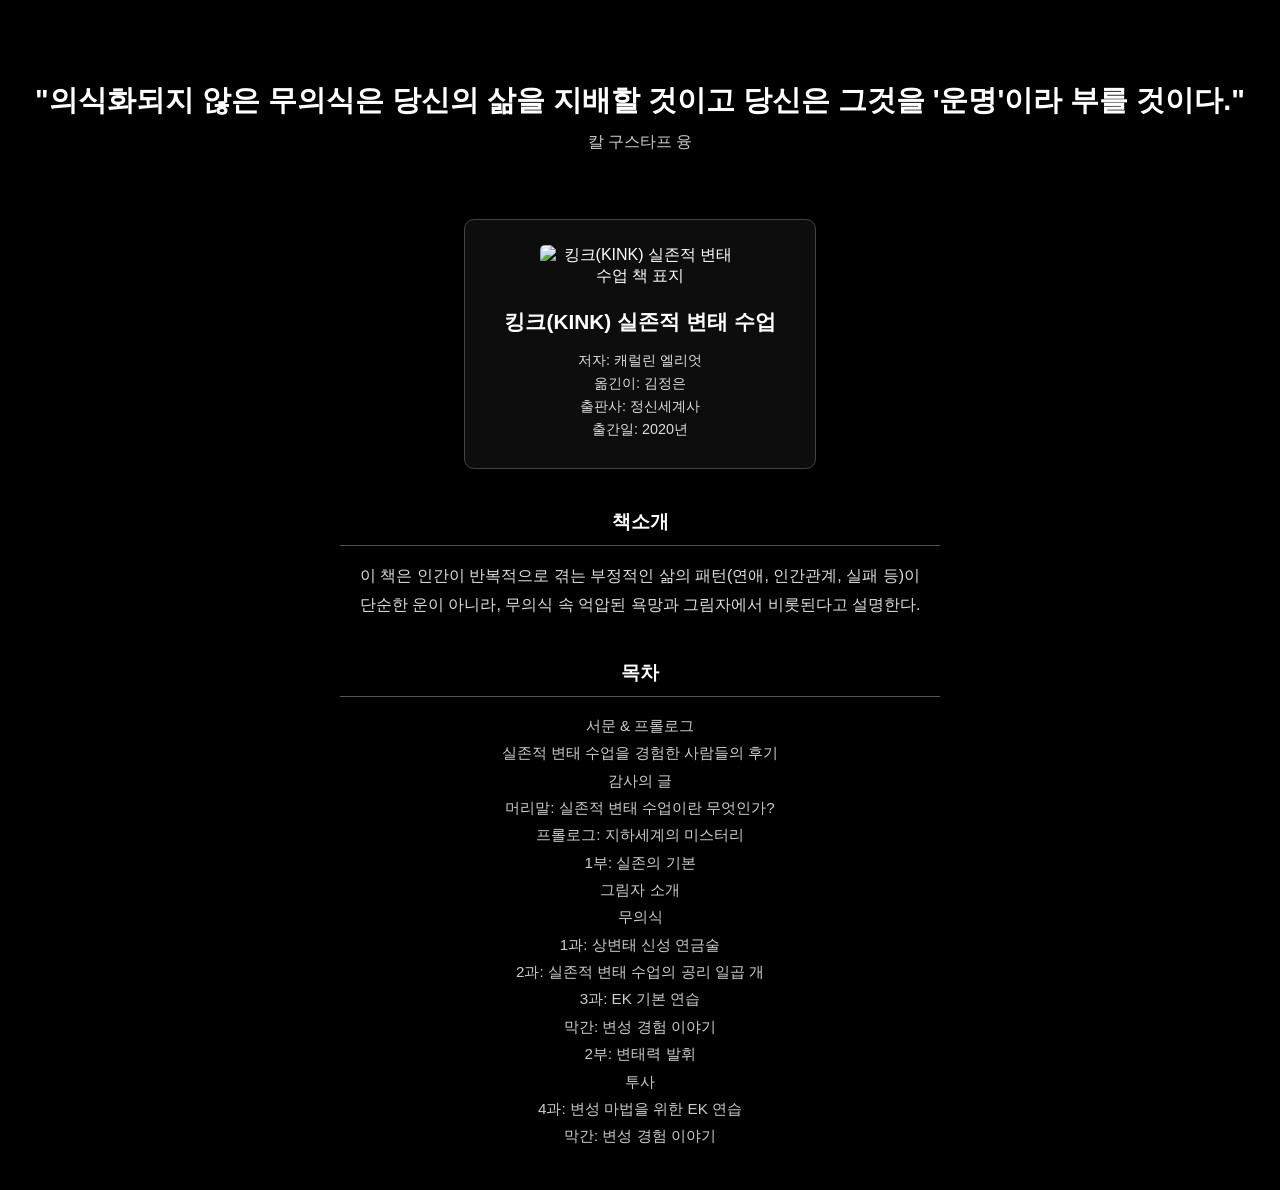
==== class5_book.html @ 8aa6bb21 "수정 내용" ====
<!DOCTYPE html>
<html lang="ko">
<head>
  <meta charset="UTF-8">
  <meta name="viewport" content="width=device-width, initial-scale=1.0">
  <title>킹크(KINK) 실존적 변태 수업 | 책소개</title>
  <link rel="stylesheet" href="class5.css">
</head>
<body>
  <header>
    <h1>"의식화되지 않은 무의식은 당신의 삶을 지배할 것이고 당신은 그것을 '운명'이라 부를 것이다."</h1>
    <p class="author">칼 구스타프 융</p>
  </header>

  <main>
    <section class="book-info">
      <img src="[contents.kyobobook.co.kr](https://contents.kyobobook.co.kr/sih/fit-in/458x0/pdt/4808935704439.jpg)" alt="킹크(KINK) 실존적 변태 수업 책 표지" class="book-cover">
      <p class="title">킹크(KINK) 실존적 변태 수업</p>
      <div class="meta">
        <p>저자: 캐럴린 엘리엇</p>
        <p>옮긴이: 김정은</p>
        <p>출판사: 정신세계사</p>
        <p>출간일: 2020년</p>
      </div>
    </section>

    <section class="book-desc">
      <h3>책소개</h3>
      <p>
        이 책은 인간이 반복적으로 겪는 부정적인 삶의 패턴(연애, 인간관계, 실패 등)이 단순한 운이 아니라,
        무의식 속 억압된 욕망과 그림자에서 비롯된다고 설명한다.
      </p>
    </section>

    <section class="book-contents">
      <h3>목차</h3>
      <ul>
        <li>서문 & 프롤로그</li>
        <li>실존적 변태 수업을 경험한 사람들의 후기</li>
        <li>감사의 글</li>
        <li>머리말: 실존적 변태 수업이란 무엇인가?</li>
        <li>프롤로그: 지하세계의 미스터리</li>
        <li> 1부: 실존의 기본</li>
        <li>그림자 소개</li>
        <li>무의식</li>
        <li>1과: 상변태 신성 연금술</li>
        <li>2과: 실존적 변태 수업의 공리 일곱 개</li>
        <li>3과: EK 기본 연습</li>
        <li>막간: 변성 경험 이야기</li>
        <li> 2부: 변태력 발휘</li>
        <li>투사</li>
        <li>4과: 변성 마법을 위한 EK 연습</li>
        <li>막간: 변성 경험 이야기</li>
      </ul>
    </section>
  </main>
</body>
</html>
---- class5.css ----
body {
  background-color: #000;
  color: #fff;
  font-family: 'Noto Sans KR', sans-serif;
  text-align: center; /* 모든 텍스트 중앙 정렬 */
  margin: 0;
  padding: 0;
}

/* 헤더 문구 */
header {
  padding: 60px 20px 20px;
}

header h1 {
  font-size: 1.8rem;
  font-weight: 700;
  line-height: 1.5;
  margin-bottom: 10px;
}

header .author {
  font-size: 1rem;
  color: #ccc;
  margin-top: 5px;
}

/* 책 정보 섹션 */
.book-info {
  margin: 30px auto;
  padding: 25px;
  border: 1px solid #444;
  border-radius: 10px;
  width: 300px;
  background-color: rgba(255, 255, 255, 0.05);
  text-align: center;
}

/* 책 표지 이미지 */
.book-cover {
  width: 200px;
  height: auto;
  border-radius: 5px;
  margin-bottom: 15px;
  display: block;
  margin-left: auto;
  margin-right: auto;
}

.book-info .title {
  font-size: 1.3rem;
  font-weight: 700;
  color: #fff;
  margin-bottom: 15px;
}

.book-info .meta p {
  margin: 4px 0;
  font-size: 0.9rem;
  color: #ddd;
}

/* 책소개 & 목차 공통 */
.book-desc, .book-contents {
  margin: 40px auto;
  width: 80%;
  max-width: 600px;
  text-align: center;
}

.book-desc h3, .book-contents h3 {
  margin-bottom: 15px;
  border-bottom: 1px solid #555;
  padding-bottom: 10px;
  color: #fff;
}

.book-desc p {
  line-height: 1.8;
  font-size: 1rem;
  color: #ddd;
  word-break: keep-all;
}

/* 목차 */
.book-contents ul {
  list-style: none;
  padding: 0;
  margin-top: 10px;
  line-height: 1.8;
}

.book-contents li {
  color: #ccc;
  font-size: 0.95rem;
}
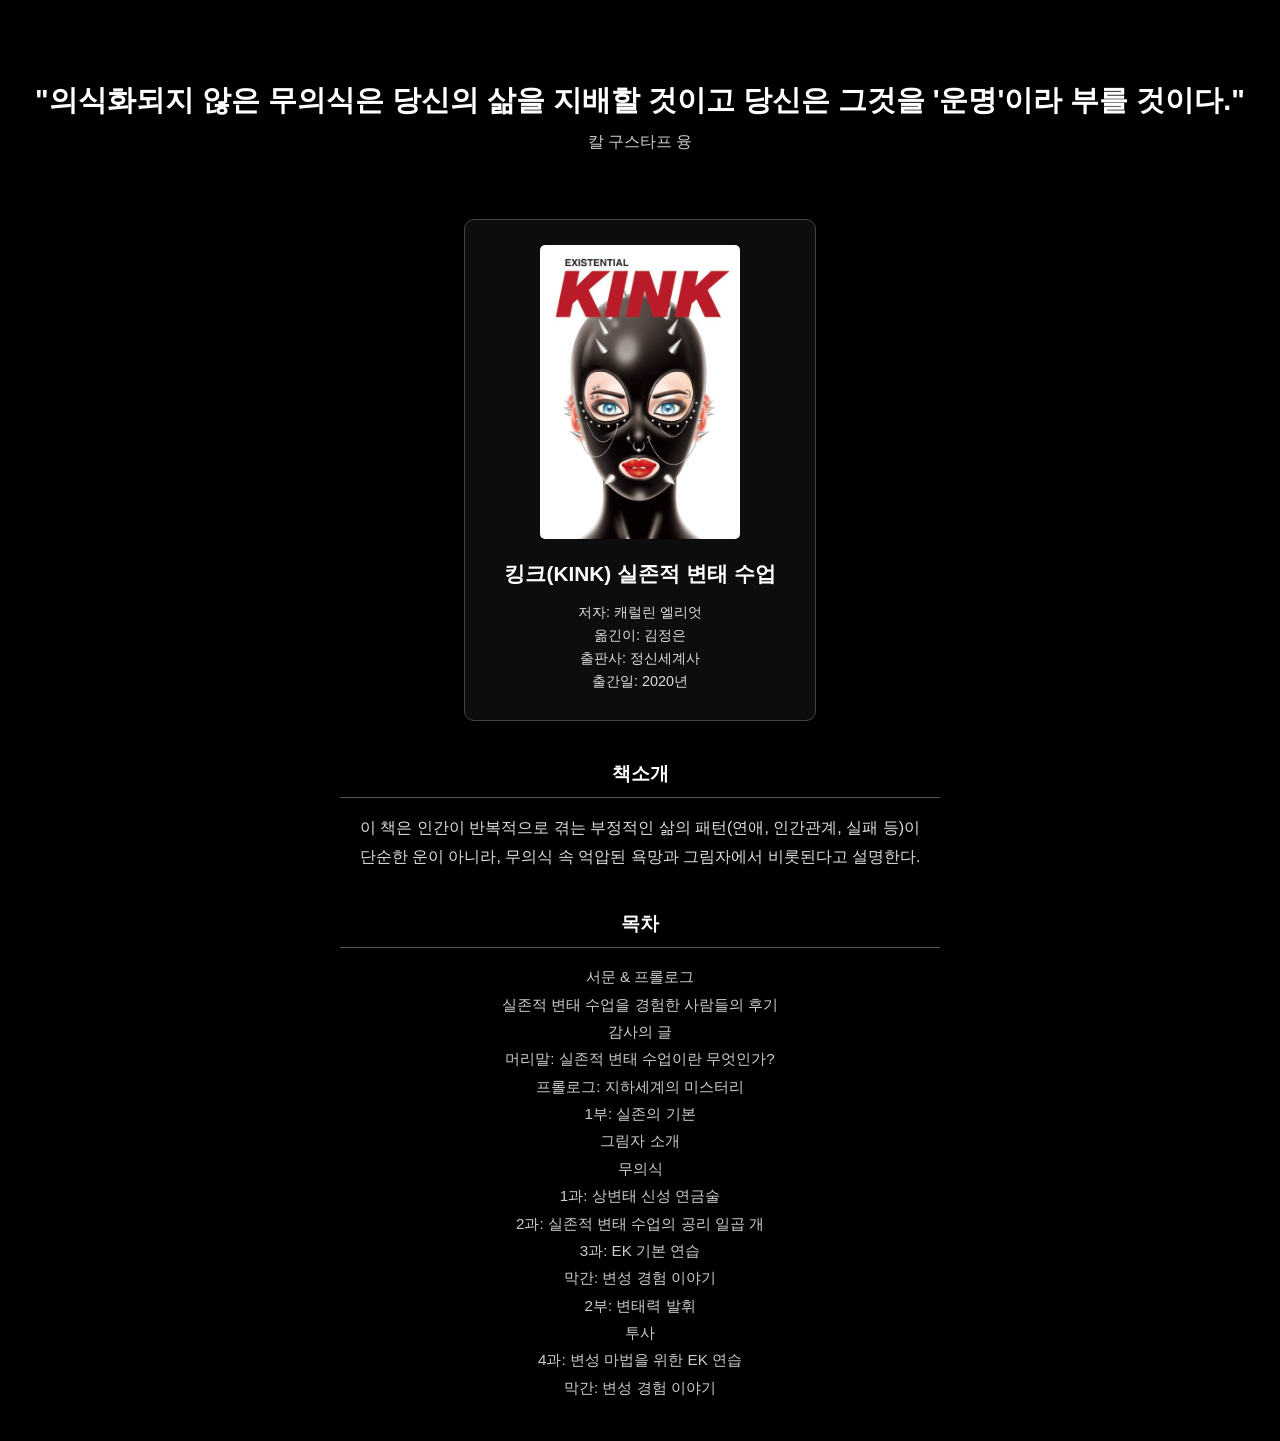
==== commit e426493c: "수정 내용" ====
--- a/class5_book.html
+++ b/class5_book.html
@@ -14,7 +14,7 @@
 
   <main>
     <section class="book-info">
-      <img src="[contents.kyobobook.co.kr](https://contents.kyobobook.co.kr/sih/fit-in/458x0/pdt/4808935704439.jpg)" alt="킹크(KINK) 실존적 변태 수업 책 표지" class="book-cover">
+      <img src="img/책사진.jpg" alt="킹크(KINK) 실존적 변태 수업 책 표지" class="book-cover">
       <p class="title">킹크(KINK) 실존적 변태 수업</p>
       <div class="meta">
         <p>저자: 캐럴린 엘리엇</p>
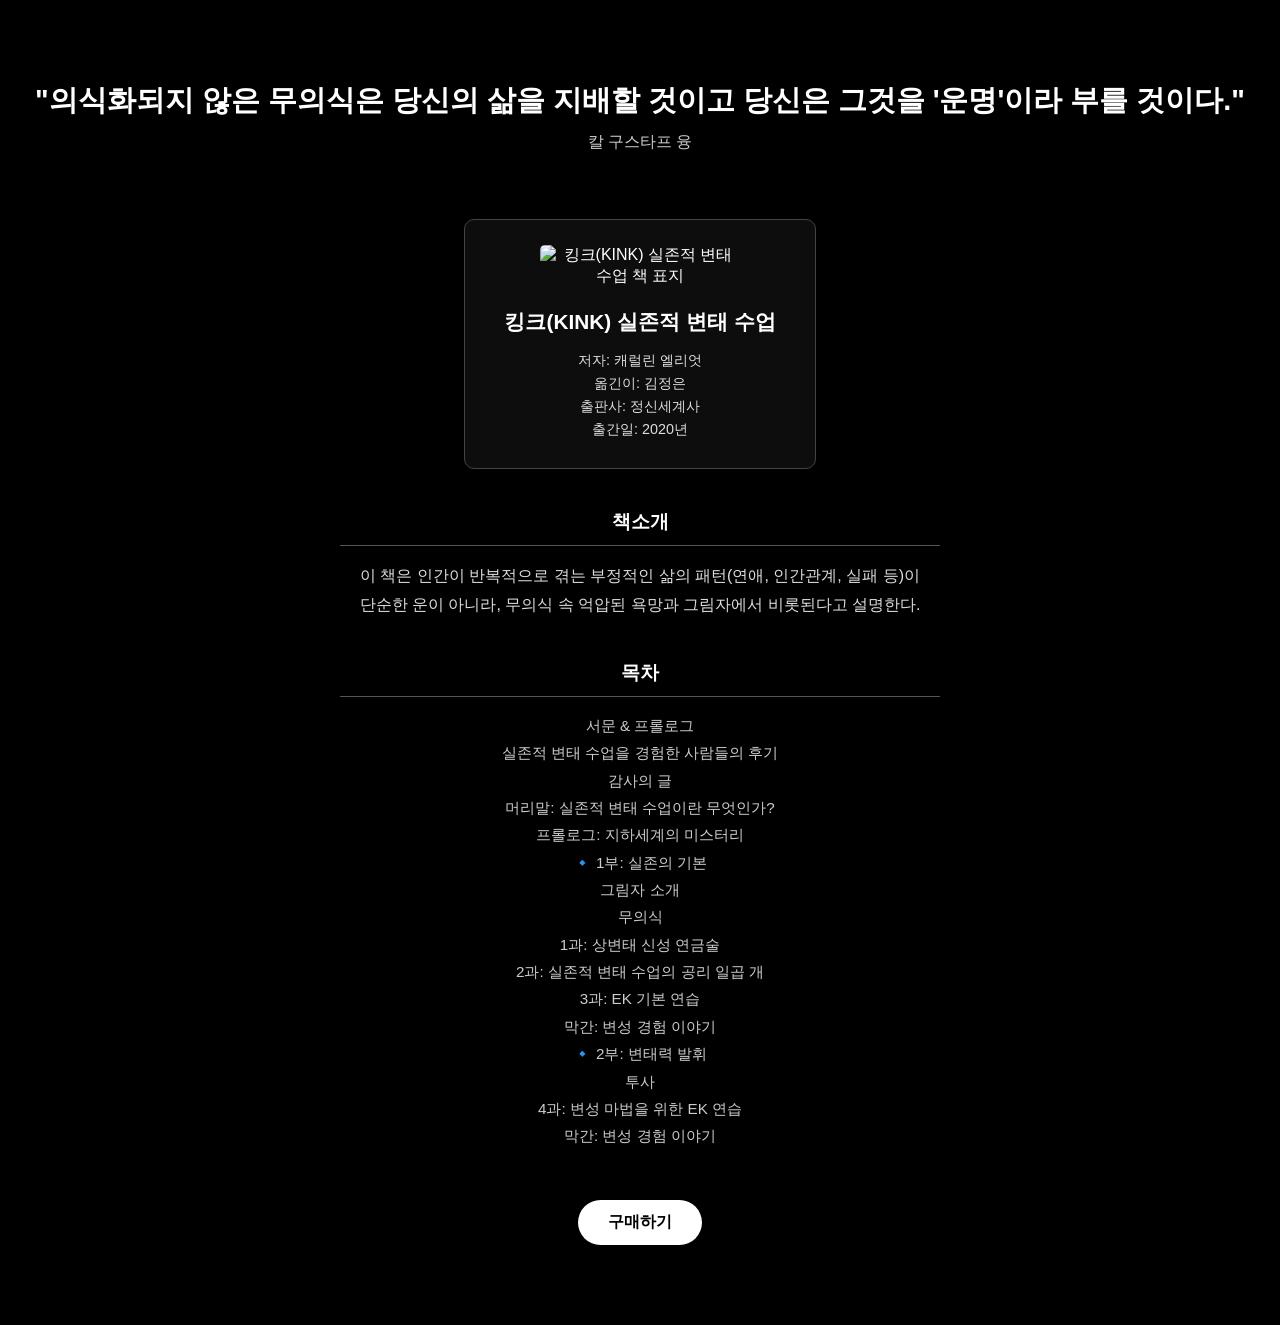
==== commit 92a19d3e: "수정 내용" ====
--- a/class5_book.html
+++ b/class5_book.html
@@ -14,7 +14,8 @@
 
   <main>
     <section class="book-info">
-      <img src="img/책사진.jpg" alt="킹크(KINK) 실존적 변태 수업 책 표지" class="book-cover">
+      <img src="images/kink_book.jpg" alt="킹크(KINK) 실존적 변태 수업 책 표지" class="book-cover">
+
       <p class="title">킹크(KINK) 실존적 변태 수업</p>
       <div class="meta">
         <p>저자: 캐럴린 엘리엇</p>
@@ -40,19 +41,26 @@
         <li>감사의 글</li>
         <li>머리말: 실존적 변태 수업이란 무엇인가?</li>
         <li>프롤로그: 지하세계의 미스터리</li>
-        <li> 1부: 실존의 기본</li>
+        <li>🔹 1부: 실존의 기본</li>
         <li>그림자 소개</li>
         <li>무의식</li>
         <li>1과: 상변태 신성 연금술</li>
         <li>2과: 실존적 변태 수업의 공리 일곱 개</li>
         <li>3과: EK 기본 연습</li>
         <li>막간: 변성 경험 이야기</li>
-        <li> 2부: 변태력 발휘</li>
+        <li>🔹 2부: 변태력 발휘</li>
         <li>투사</li>
         <li>4과: 변성 마법을 위한 EK 연습</li>
         <li>막간: 변성 경험 이야기</li>
       </ul>
     </section>
+
+    <!-- 🔽 구매하기 버튼 추가 -->
+    <div class="buy-section">
+      <a href="[ebook-product.kyobobook.co.kr](https://ebook-product.kyobobook.co.kr/dig/epd/ebook/E000003087385)" target="_blank" class="buy-button">
+        구매하기
+      </a>
+    </div>
   </main>
 </body>
 </html>
--- a/class5.css
+++ b/class5.css
@@ -2,7 +2,7 @@
   background-color: #000;
   color: #fff;
   font-family: 'Noto Sans KR', sans-serif;
-  text-align: center; /* 모든 텍스트 중앙 정렬 */
+  text-align: center;
   margin: 0;
   padding: 0;
 }
@@ -36,7 +36,6 @@
   text-align: center;
 }
 
-/* 책 표지 이미지 */
 .book-cover {
   width: 200px;
   height: auto;
@@ -60,7 +59,7 @@
   color: #ddd;
 }
 
-/* 책소개 & 목차 공통 */
+/* 책소개 & 목차 */
 .book-desc, .book-contents {
   margin: 40px auto;
   width: 80%;
@@ -82,7 +81,6 @@
   word-break: keep-all;
 }
 
-/* 목차 */
 .book-contents ul {
   list-style: none;
   padding: 0;
@@ -94,3 +92,26 @@
   color: #ccc;
   font-size: 0.95rem;
 }
+
+/* 🔽 구매하기 버튼 스타일 */
+.buy-section {
+  margin: 50px 0 80px;
+  text-align: center;
+}
+
+.buy-button {
+  display: inline-block;
+  background-color: #fff;
+  color: #000;
+  text-decoration: none;
+  font-weight: 600;
+  padding: 12px 30px;
+  border-radius: 25px;
+  transition: all 0.3s;
+}
+
+.buy-button:hover {
+  background-color: #ffce00;
+  color: #000;
+  transform: scale(1.05);
+}
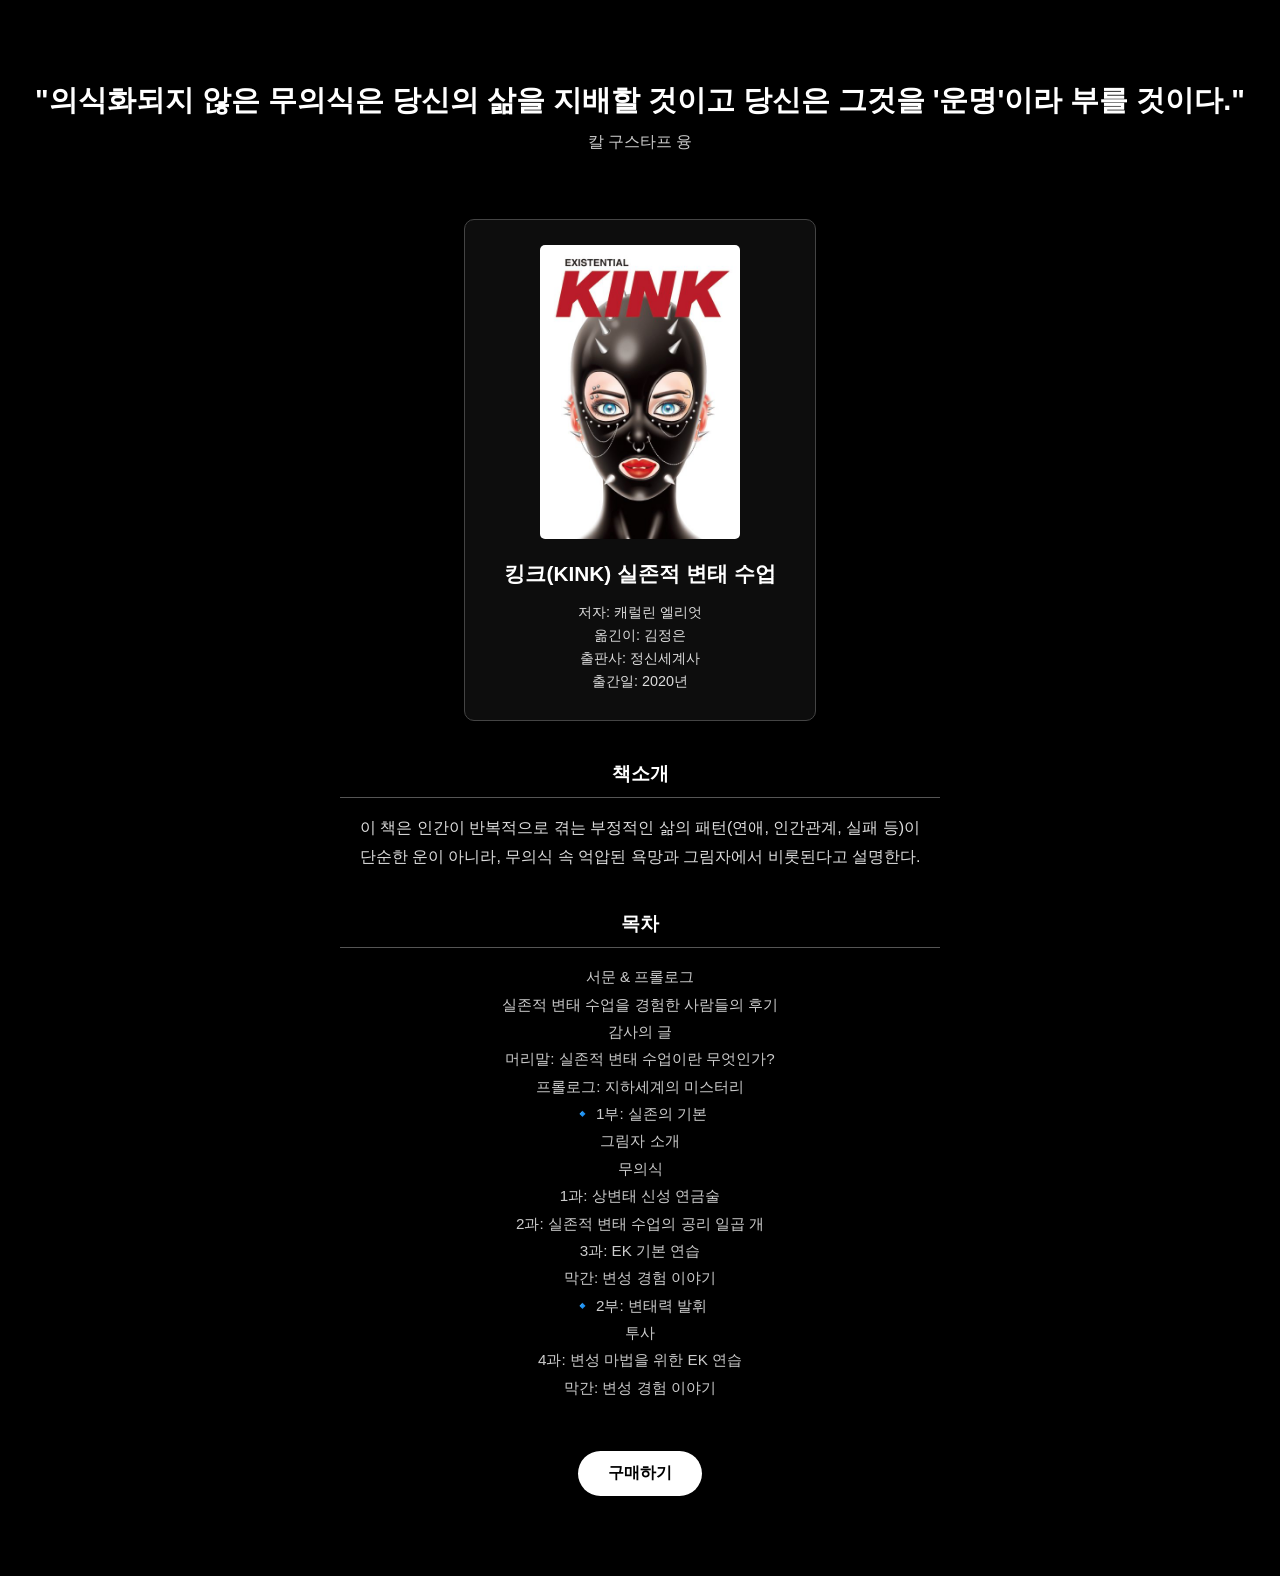
==== commit 50f4101b: "수정 내용" ====
--- a/class5_book.html
+++ b/class5_book.html
@@ -14,7 +14,7 @@
 
   <main>
     <section class="book-info">
-      <img src="images/kink_book.jpg" alt="킹크(KINK) 실존적 변태 수업 책 표지" class="book-cover">
+      <img src="img/책사진.jpg" alt="킹크(KINK) 실존적 변태 수업 책 표지" class="book-cover">
 
       <p class="title">킹크(KINK) 실존적 변태 수업</p>
       <div class="meta">
@@ -55,9 +55,9 @@
       </ul>
     </section>
 
-    <!-- 🔽 구매하기 버튼 추가 -->
+    
     <div class="buy-section">
-      <a href="[ebook-product.kyobobook.co.kr](https://ebook-product.kyobobook.co.kr/dig/epd/ebook/E000003087385)" target="_blank" class="buy-button">
+      <a href="https://ebook-product.kyobobook.co.kr/dig/epd/ebook/E000003087385" target="_blank" class="buy-button">
         구매하기
       </a>
     </div>
--- a/class5.css
+++ b/class5.css
@@ -1,3 +1,5 @@
+/* 기존 내용 그대로 유지 */
+
 body {
   background-color: #000;
   color: #fff;
@@ -7,7 +9,6 @@
   padding: 0;
 }
 
-/* 헤더 문구 */
 header {
   padding: 60px 20px 20px;
 }
@@ -25,7 +26,6 @@
   margin-top: 5px;
 }
 
-/* 책 정보 섹션 */
 .book-info {
   margin: 30px auto;
   padding: 25px;
@@ -59,7 +59,6 @@
   color: #ddd;
 }
 
-/* 책소개 & 목차 */
 .book-desc, .book-contents {
   margin: 40px auto;
   width: 80%;
@@ -93,7 +92,7 @@
   font-size: 0.95rem;
 }
 
-/* 🔽 구매하기 버튼 스타일 */
+/* 🔽 구매하기 버튼 스타일 추가 */
 .buy-section {
   margin: 50px 0 80px;
   text-align: center;
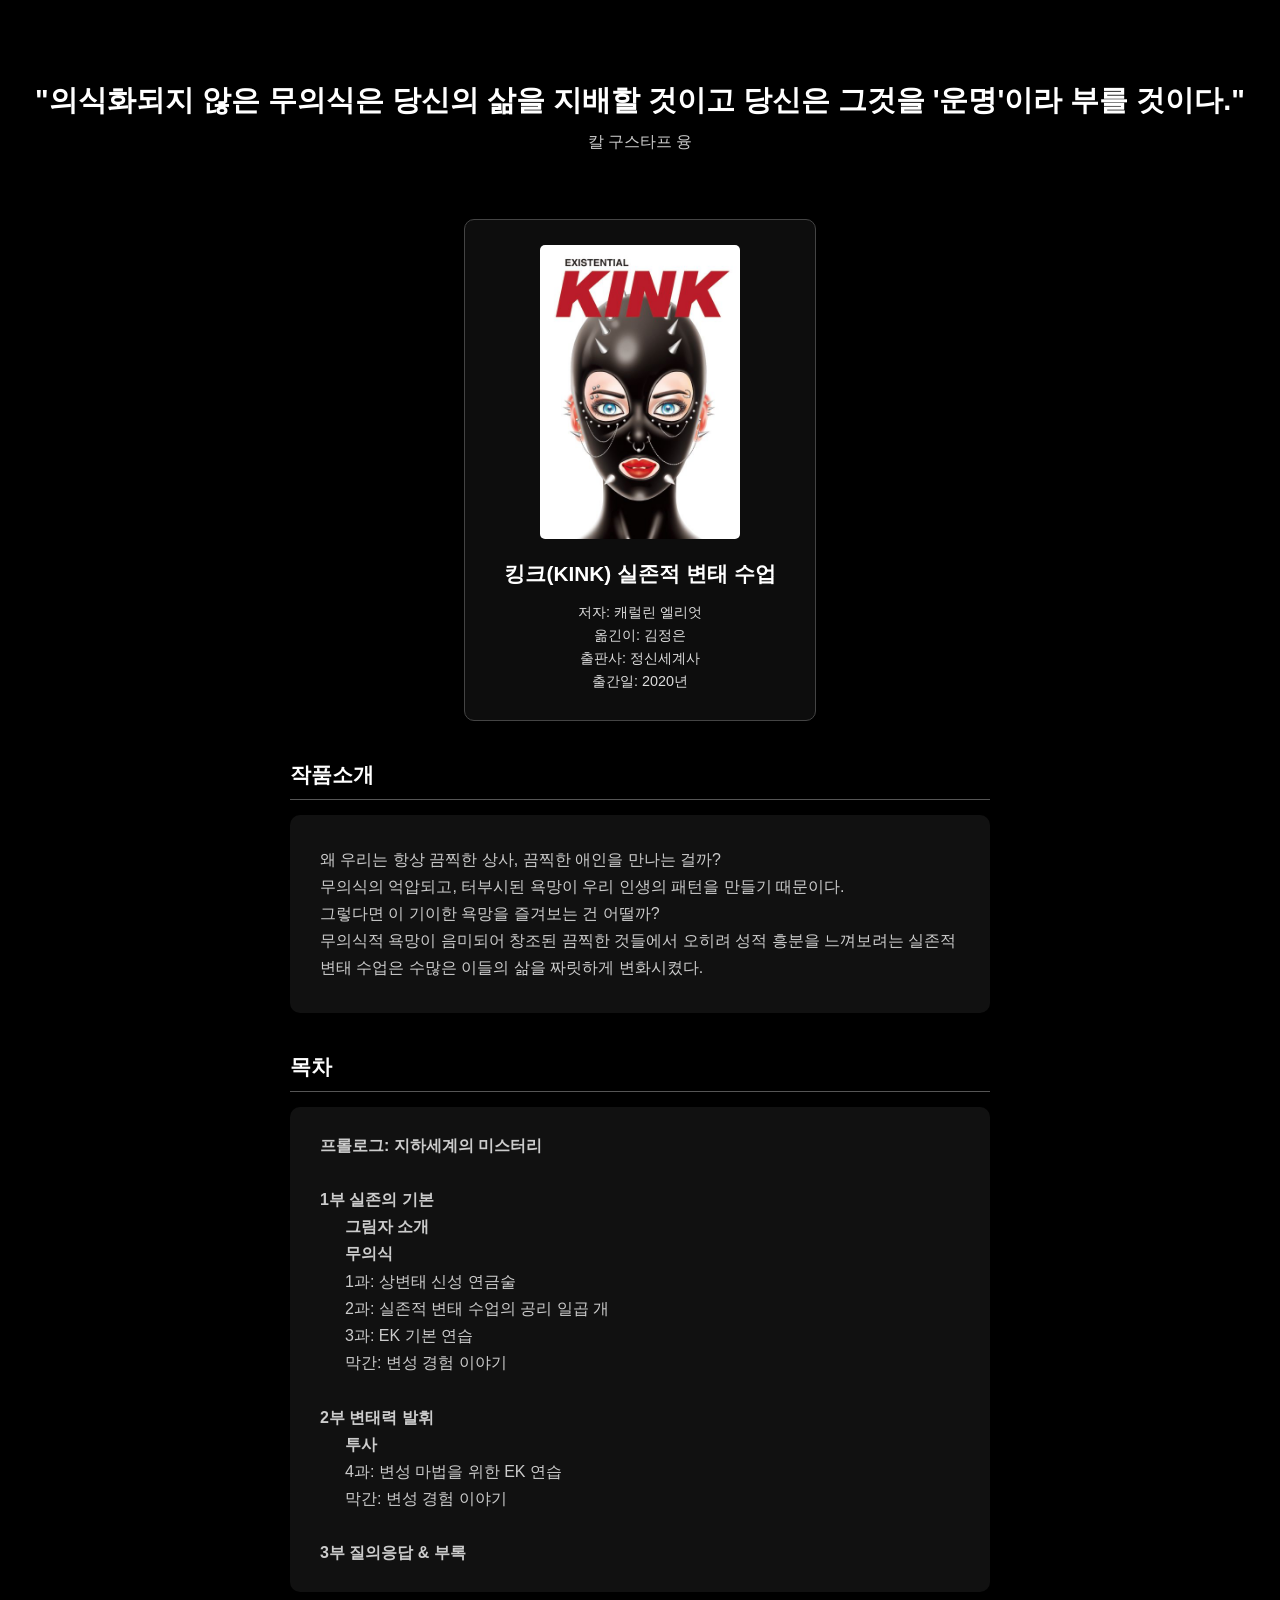
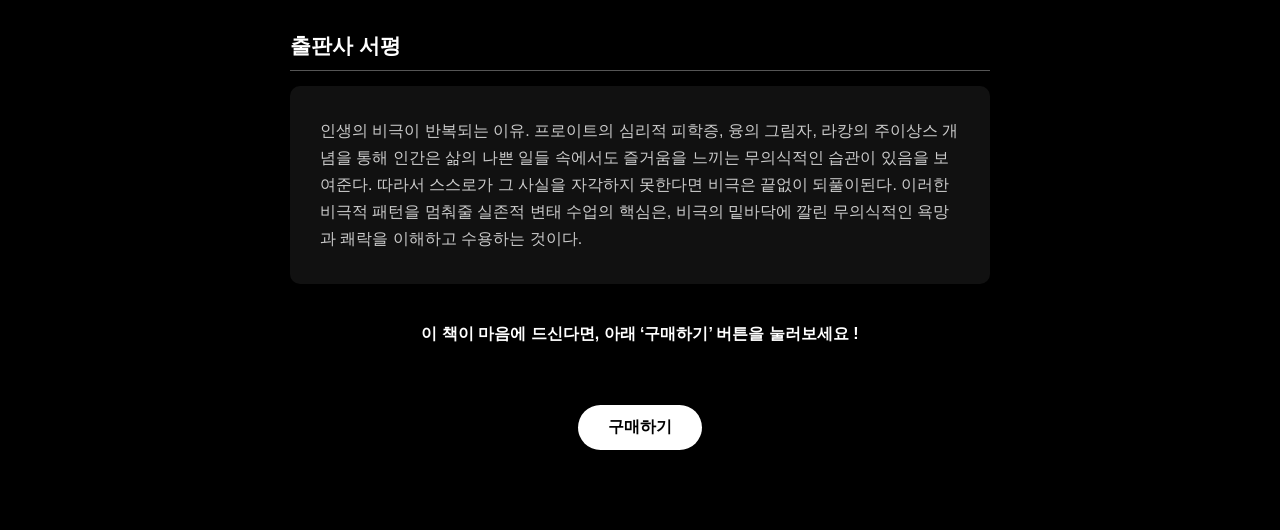
==== commit 784f3e94: "수정 내용" ====
--- a/class5_book.html
+++ b/class5_book.html
@@ -13,9 +13,9 @@
   </header>
 
   <main>
+    <!-- 책 기본 정보 -->
     <section class="book-info">
-      <img src="img/책사진.jpg" alt="킹크(KINK) 실존적 변태 수업 책 표지" class="book-cover">
-
+      <img src="./img/책사진.jpg" alt="킹크(KINK) 실존적 변태 수업 책 표지" class="book-cover">
       <p class="title">킹크(KINK) 실존적 변태 수업</p>
       <div class="meta">
         <p>저자: 캐럴린 엘리엇</p>
@@ -25,39 +25,69 @@
       </div>
     </section>
 
-    <section class="book-desc">
-      <h3>책소개</h3>
-      <p>
-        이 책은 인간이 반복적으로 겪는 부정적인 삶의 패턴(연애, 인간관계, 실패 등)이 단순한 운이 아니라,
-        무의식 속 억압된 욕망과 그림자에서 비롯된다고 설명한다.
-      </p>
+    <!-- 작품소개 -->
+    <section class="book-section">
+      <h3>작품소개</h3>
+      <div class="card">
+        <p>
+          왜 우리는 항상 끔찍한 상사, 끔찍한 애인을 만나는 걸까?<br>
+          무의식의 억압되고, 터부시된 욕망이 우리 인생의 패턴을 만들기 때문이다.<br>
+          그렇다면 이 기이한 욕망을 즐겨보는 건 어떨까?<br>
+          무의식적 욕망이 음미되어 창조된 끔찍한 것들에서 오히려 성적 흥분을 느껴보려는 실존적 변태 수업은
+          수많은 이들의 삶을 짜릿하게 변화시켰다.
+        </p>
+      </div>
     </section>
 
-    <section class="book-contents">
+    <!-- 목차 -->
+    <section class="book-section">
       <h3>목차</h3>
-      <ul>
-        <li>서문 & 프롤로그</li>
-        <li>실존적 변태 수업을 경험한 사람들의 후기</li>
-        <li>감사의 글</li>
-        <li>머리말: 실존적 변태 수업이란 무엇인가?</li>
-        <li>프롤로그: 지하세계의 미스터리</li>
-        <li>🔹 1부: 실존의 기본</li>
-        <li>그림자 소개</li>
-        <li>무의식</li>
-        <li>1과: 상변태 신성 연금술</li>
-        <li>2과: 실존적 변태 수업의 공리 일곱 개</li>
-        <li>3과: EK 기본 연습</li>
-        <li>막간: 변성 경험 이야기</li>
-        <li>🔹 2부: 변태력 발휘</li>
-        <li>투사</li>
-        <li>4과: 변성 마법을 위한 EK 연습</li>
-        <li>막간: 변성 경험 이야기</li>
-      </ul>
+      <div class="card">
+        <ul>
+          <li><b>프롤로그: 지하세계의 미스터리</b></li>
+          <br>
+
+          <li><b>1부 실존의 기본</b></li>
+          <li class="indent"><b>그림자 소개</b></li>
+          <li class="indent"><b>무의식</b></li>
+          <li class="indent">1과: 상변태 신성 연금술</li>
+          <li class="indent">2과: 실존적 변태 수업의 공리 일곱 개</li>
+          <li class="indent">3과: EK 기본 연습</li>
+          <li class="indent">막간: 변성 경험 이야기</li>
+          <br>
+
+          <li><b>2부 변태력 발휘</b></li>
+          <li class="indent"><b>투사</b></li>
+          <li class="indent">4과: 변성 마법을 위한 EK 연습</li>
+          <li class="indent">막간: 변성 경험 이야기</li>
+          <br>
+          
+          <li><b>3부 질의응답 & 부록</b></li>
+        </ul>
+      </div>
     </section>
 
-    
+    <!-- 출판사 서평 -->
+    <section class="book-section">
+      <h3>출판사 서평</h3>
+      <div class="card">
+        <p>
+          인생의 비극이 반복되는 이유.  
+          프로이트의 심리적 피학증, 융의 그림자, 라캉의 주이상스 개념을 통해  
+          인간은 삶의 나쁜 일들 속에서도 즐거움을 느끼는 무의식적인 습관이 있음을 보여준다.  
+          따라서 스스로가 그 사실을 자각하지 못한다면 비극은 끝없이 되풀이된다.  
+          이러한 비극적 패턴을 멈춰줄 실존적 변태 수업의 핵심은,  
+          비극의 밑바닥에 깔린 무의식적인 욕망과 쾌락을 이해하고 수용하는 것이다.
+        </p>
+      </div>
+    </section>
+
+    <h4> 이 책이 마음에 드신다면, 아래 ‘구매하기’ 버튼을 눌러보세요 !</h4>
+
+    <!-- 구매하기 버튼 -->
     <div class="buy-section">
-      <a href="https://ebook-product.kyobobook.co.kr/dig/epd/ebook/E000003087385" target="_blank" class="buy-button">
+      <a href="https://ebook-product.kyobobook.co.kr/dig/epd/ebook/E000003087385" 
+         target="_blank" rel="noopener noreferrer" class="buy-button">
         구매하기
       </a>
     </div>
--- a/class5.css
+++ b/class5.css
@@ -1,5 +1,3 @@
-/* 기존 내용 그대로 유지 */
-
 body {
   background-color: #000;
   color: #fff;
@@ -9,6 +7,7 @@
   padding: 0;
 }
 
+/* 헤더 */
 header {
   padding: 60px 20px 20px;
 }
@@ -26,6 +25,7 @@
   margin-top: 5px;
 }
 
+/* 책 정보 */
 .book-info {
   margin: 30px auto;
   padding: 25px;
@@ -40,10 +40,9 @@
   width: 200px;
   height: auto;
   border-radius: 5px;
-  margin-bottom: 15px;
+  margin: 0 auto 15px;
   display: block;
-  margin-left: auto;
-  margin-right: auto;
+  object-fit: cover;
 }
 
 .book-info .title {
@@ -59,42 +58,54 @@
   color: #ddd;
 }
 
-.book-desc, .book-contents {
+/* 각 섹션(작품소개, 목차, 출판사 서평) */
+.book-section {
   margin: 40px auto;
   width: 80%;
-  max-width: 600px;
-  text-align: center;
+  max-width: 700px;
+  text-align: left;
 }
 
-.book-desc h3, .book-contents h3 {
+.book-section h3 {
+  color: #fff;
+  font-size: 1.3rem;
   margin-bottom: 15px;
   border-bottom: 1px solid #555;
   padding-bottom: 10px;
-  color: #fff;
 }
 
-.book-desc p {
-  line-height: 1.8;
-  font-size: 1rem;
-  color: #ddd;
-  word-break: keep-all;
+/* 회색 박스 카드 */
+.card {
+  background-color: #111;
+  border-radius: 10px;
+  padding: 25px 30px;
+  line-height: 1.7;
+  color: #ccc;
 }
 
-.book-contents ul {
-  list-style: none;
-  padding: 0;
-  margin-top: 10px;
-  line-height: 1.8;
+.card hr {
+  border: none;
+  border-bottom: 1px solid #333;
+  margin: 10px 0;
 }
 
-.book-contents li {
-  color: #ccc;
-  font-size: 0.95rem;
+.card p {
+  margin: 6px 0;
 }
 
-/* 🔽 구매하기 버튼 스타일 추가 */
+.card ul {
+  margin: 0;
+  padding-left: 0px;
+  list-style-type: none;
+}
+
+.indent {
+  margin-left: 25px;
+}
+
+/* 구매하기 버튼 */
 .buy-section {
-  margin: 50px 0 80px;
+  margin: 60px 0 80px;
   text-align: center;
 }
 
@@ -106,7 +117,8 @@
   font-weight: 600;
   padding: 12px 30px;
   border-radius: 25px;
-  transition: all 0.3s;
+  transition: all 0.3s ease;
+  cursor: pointer;
 }
 
 .buy-button:hover {
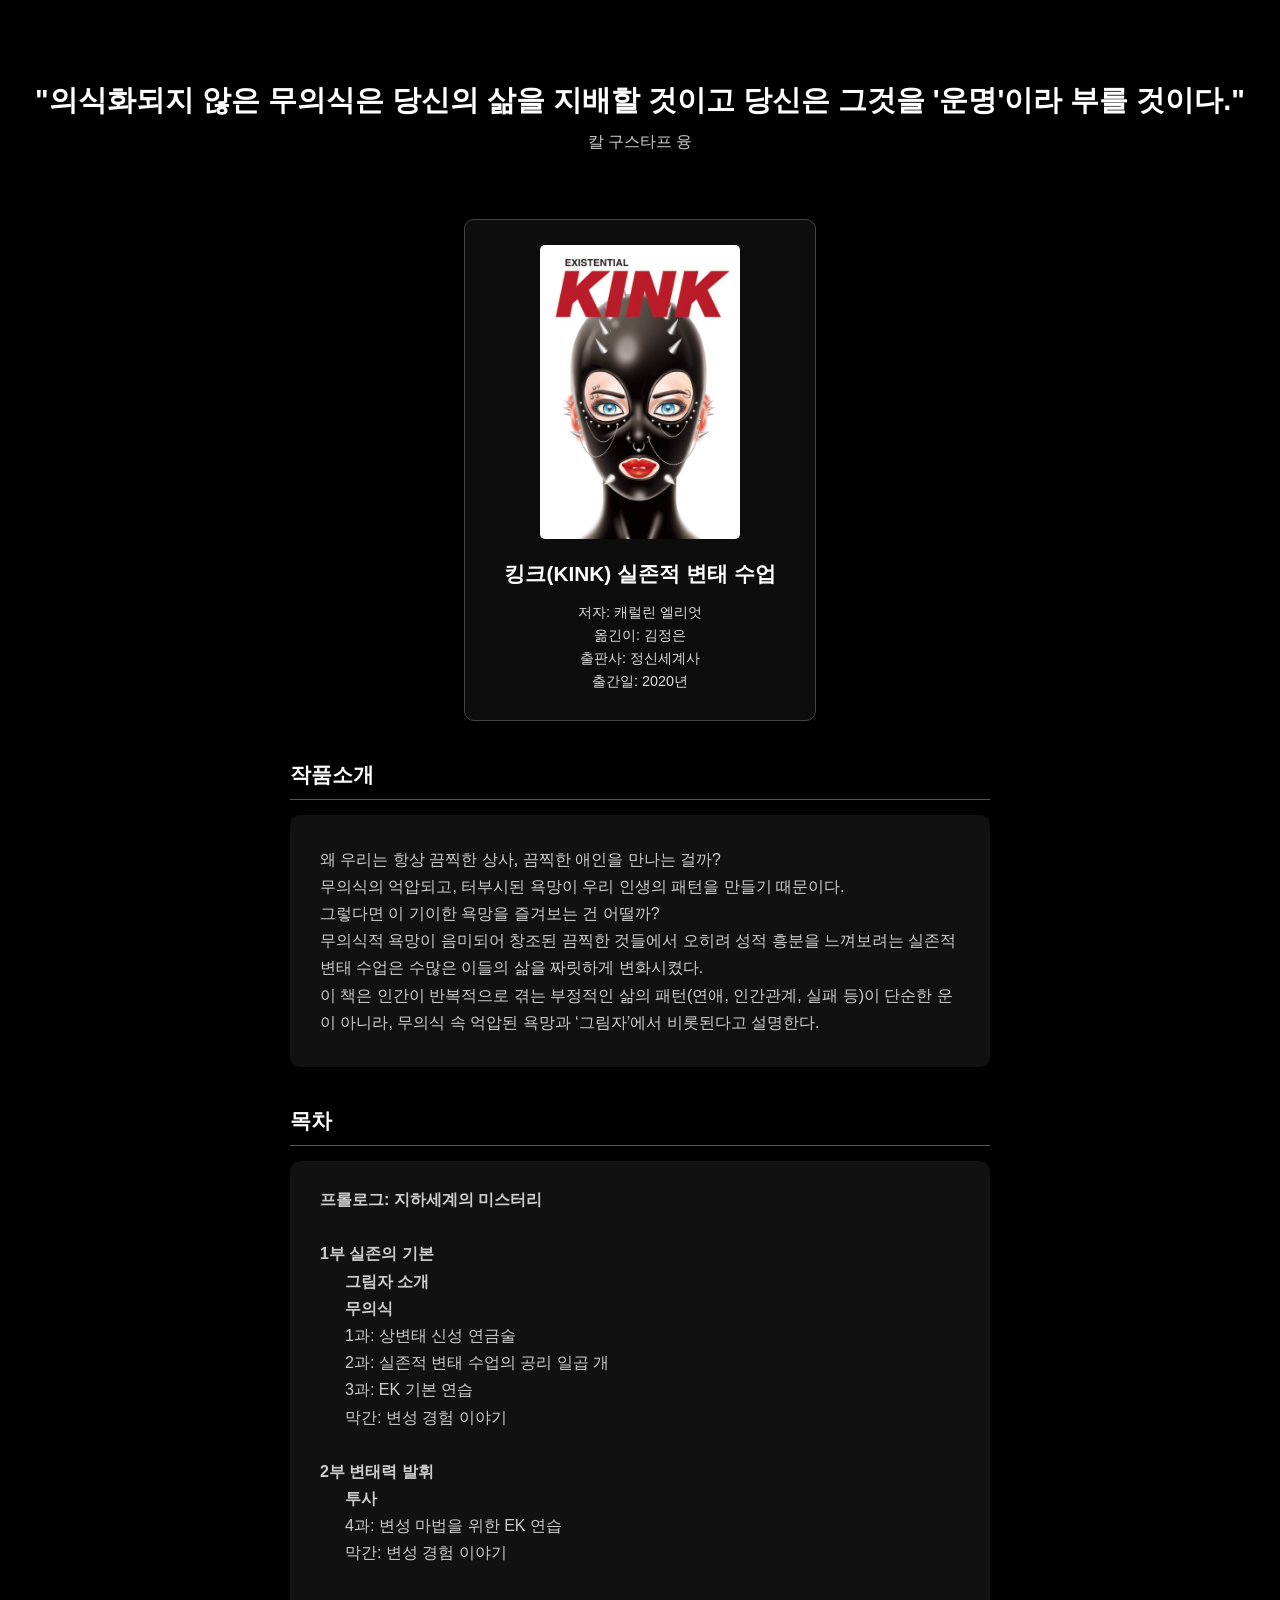
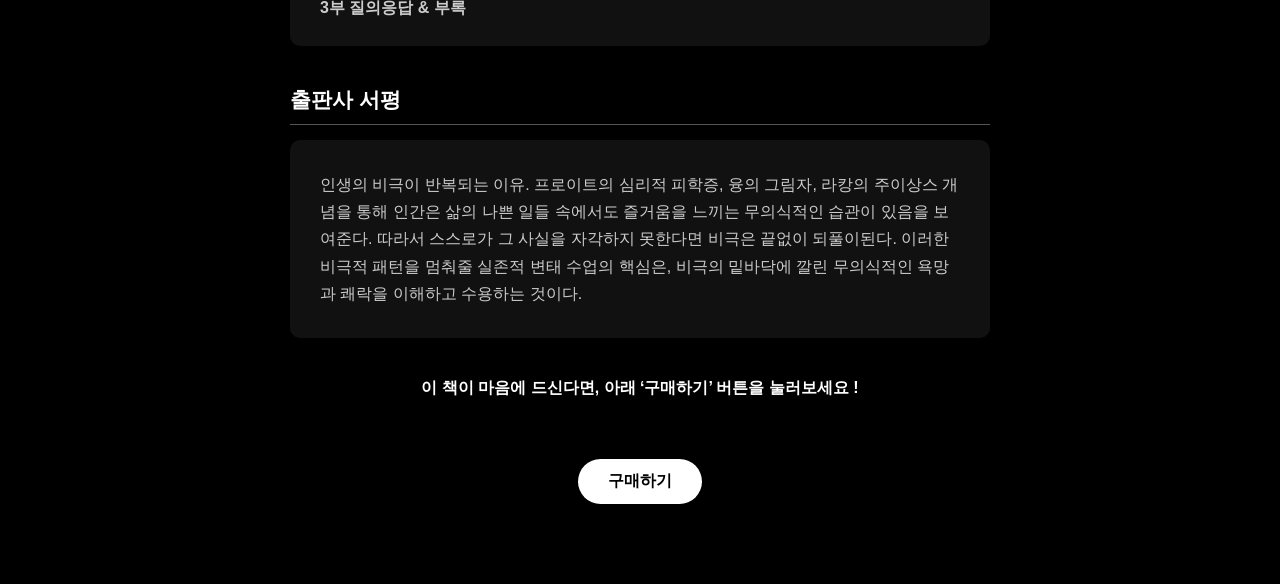
==== commit 87236b23: "수정 내용" ====
--- a/class5_book.html
+++ b/class5_book.html
@@ -35,6 +35,8 @@
           그렇다면 이 기이한 욕망을 즐겨보는 건 어떨까?<br>
           무의식적 욕망이 음미되어 창조된 끔찍한 것들에서 오히려 성적 흥분을 느껴보려는 실존적 변태 수업은
           수많은 이들의 삶을 짜릿하게 변화시켰다.
+          <br>
+          이 책은 인간이 반복적으로 겪는 부정적인 삶의 패턴(연애, 인간관계, 실패 등)이 단순한 운이 아니라, 무의식 속 억압된 욕망과 ‘그림자’에서 비롯된다고 설명한다.
         </p>
       </div>
     </section>
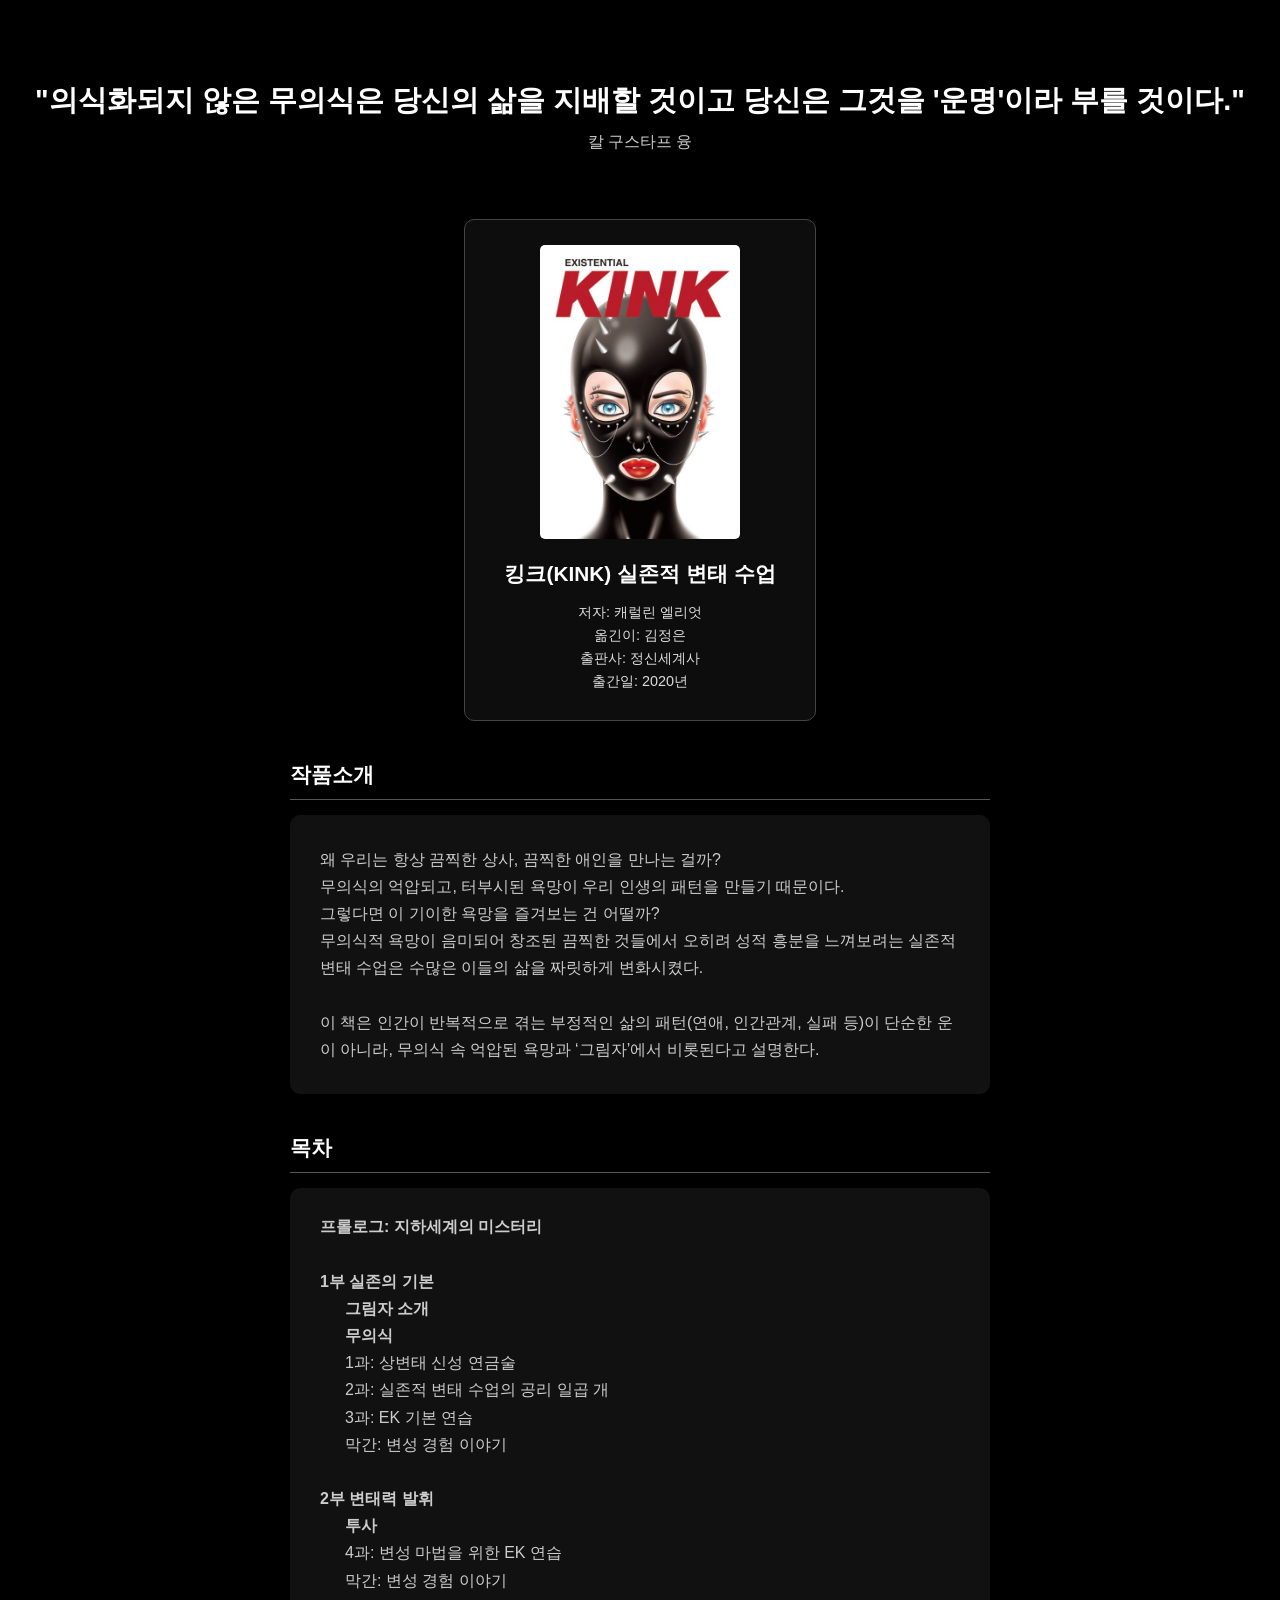
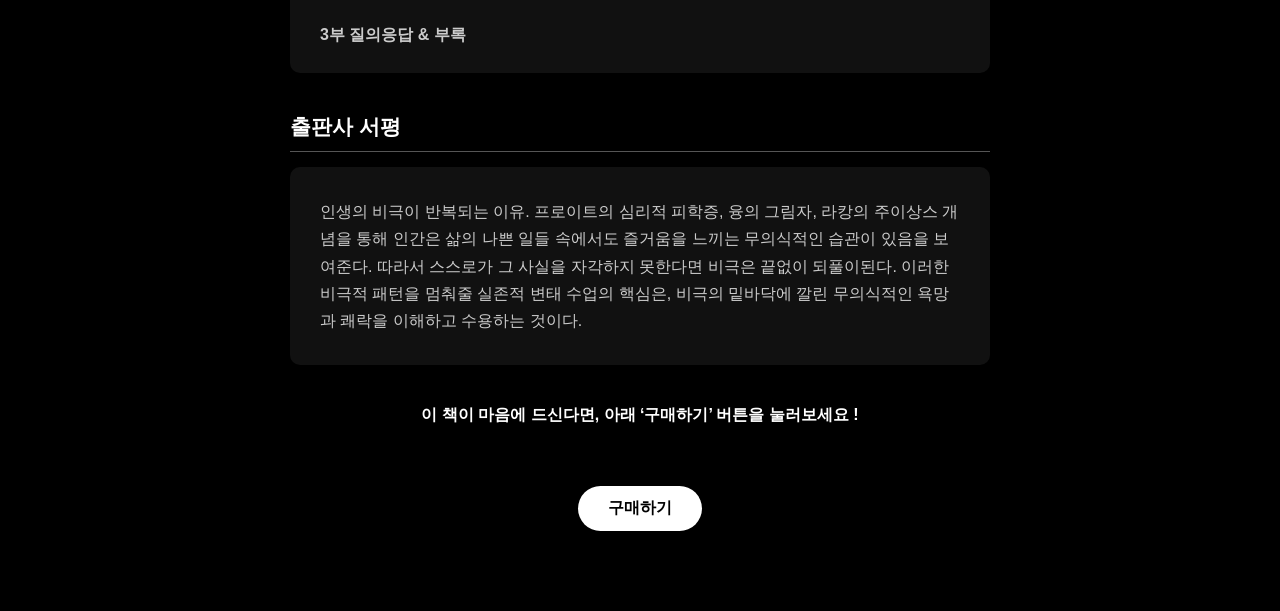
==== commit 22062457: "수정 내용" ====
--- a/class5_book.html
+++ b/class5_book.html
@@ -35,6 +35,7 @@
           그렇다면 이 기이한 욕망을 즐겨보는 건 어떨까?<br>
           무의식적 욕망이 음미되어 창조된 끔찍한 것들에서 오히려 성적 흥분을 느껴보려는 실존적 변태 수업은
           수많은 이들의 삶을 짜릿하게 변화시켰다.
+          <br>
           <br>
           이 책은 인간이 반복적으로 겪는 부정적인 삶의 패턴(연애, 인간관계, 실패 등)이 단순한 운이 아니라, 무의식 속 억압된 욕망과 ‘그림자’에서 비롯된다고 설명한다.
         </p>
